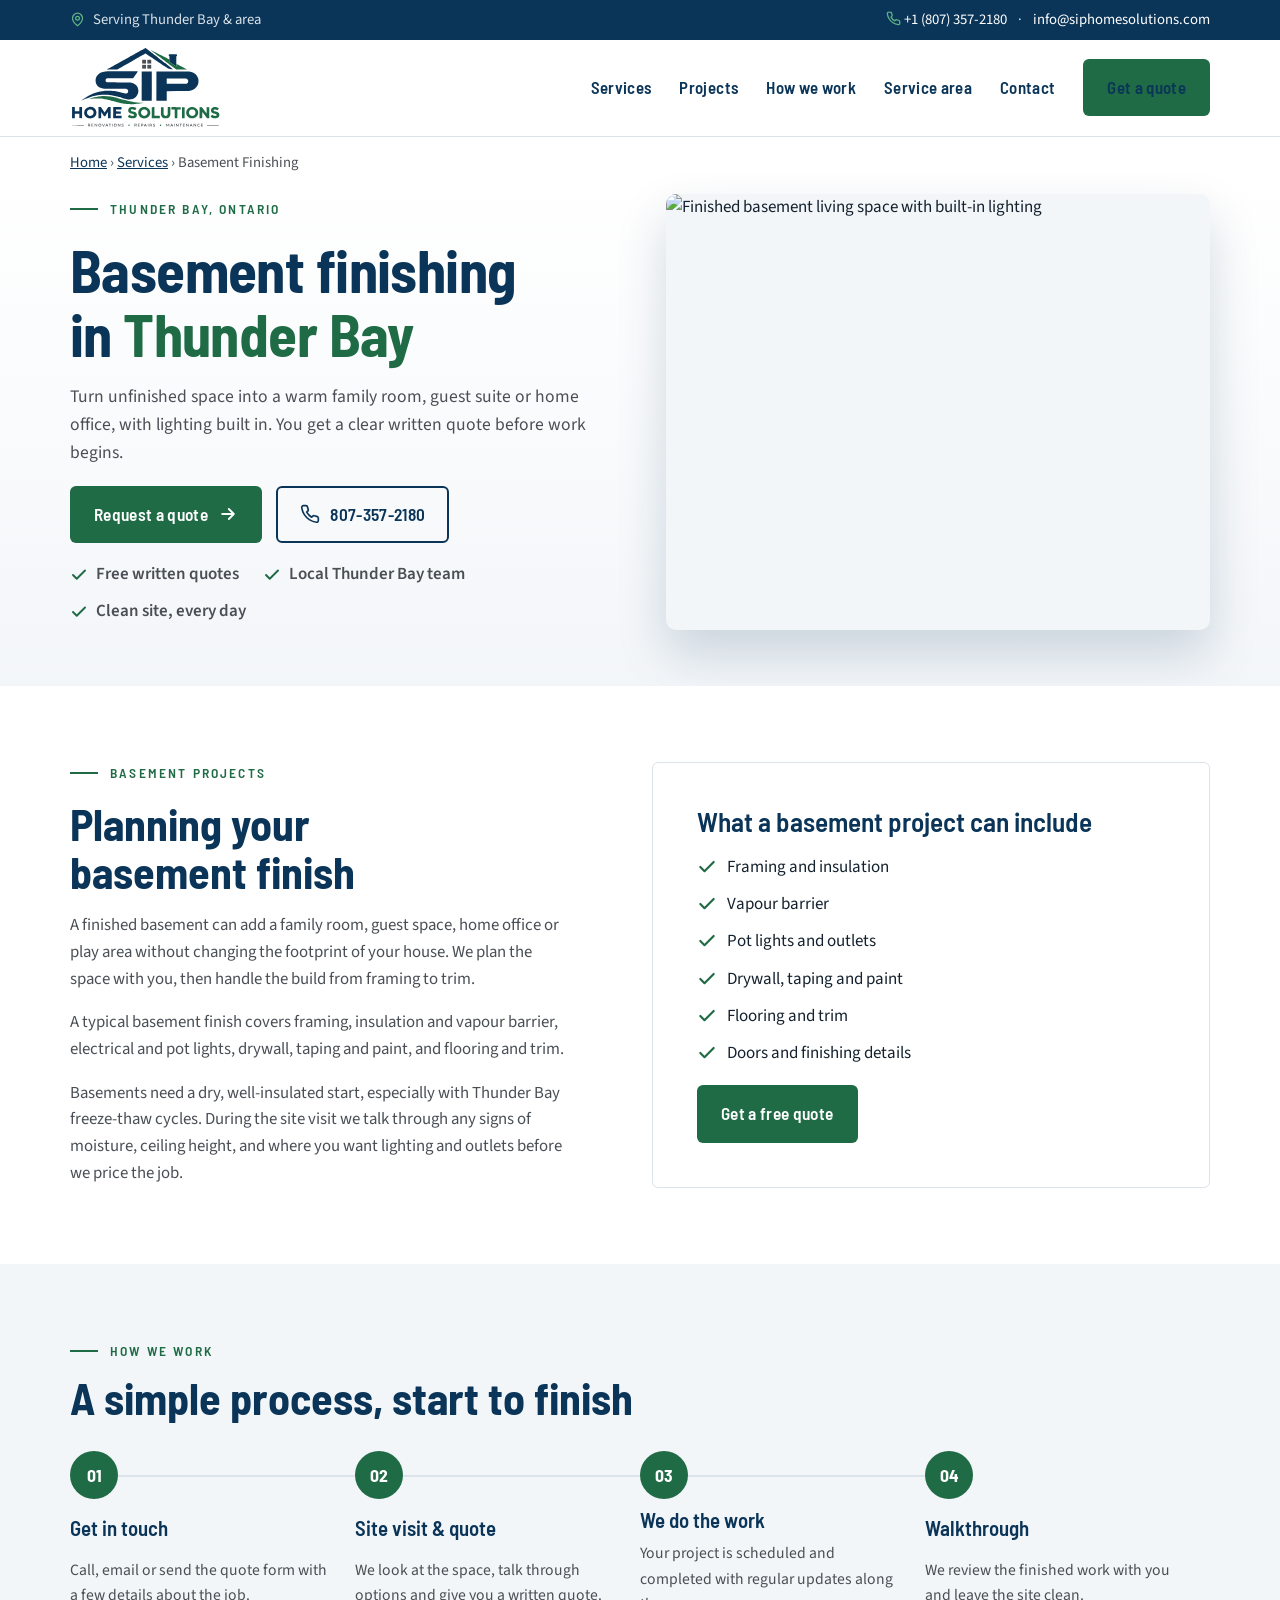
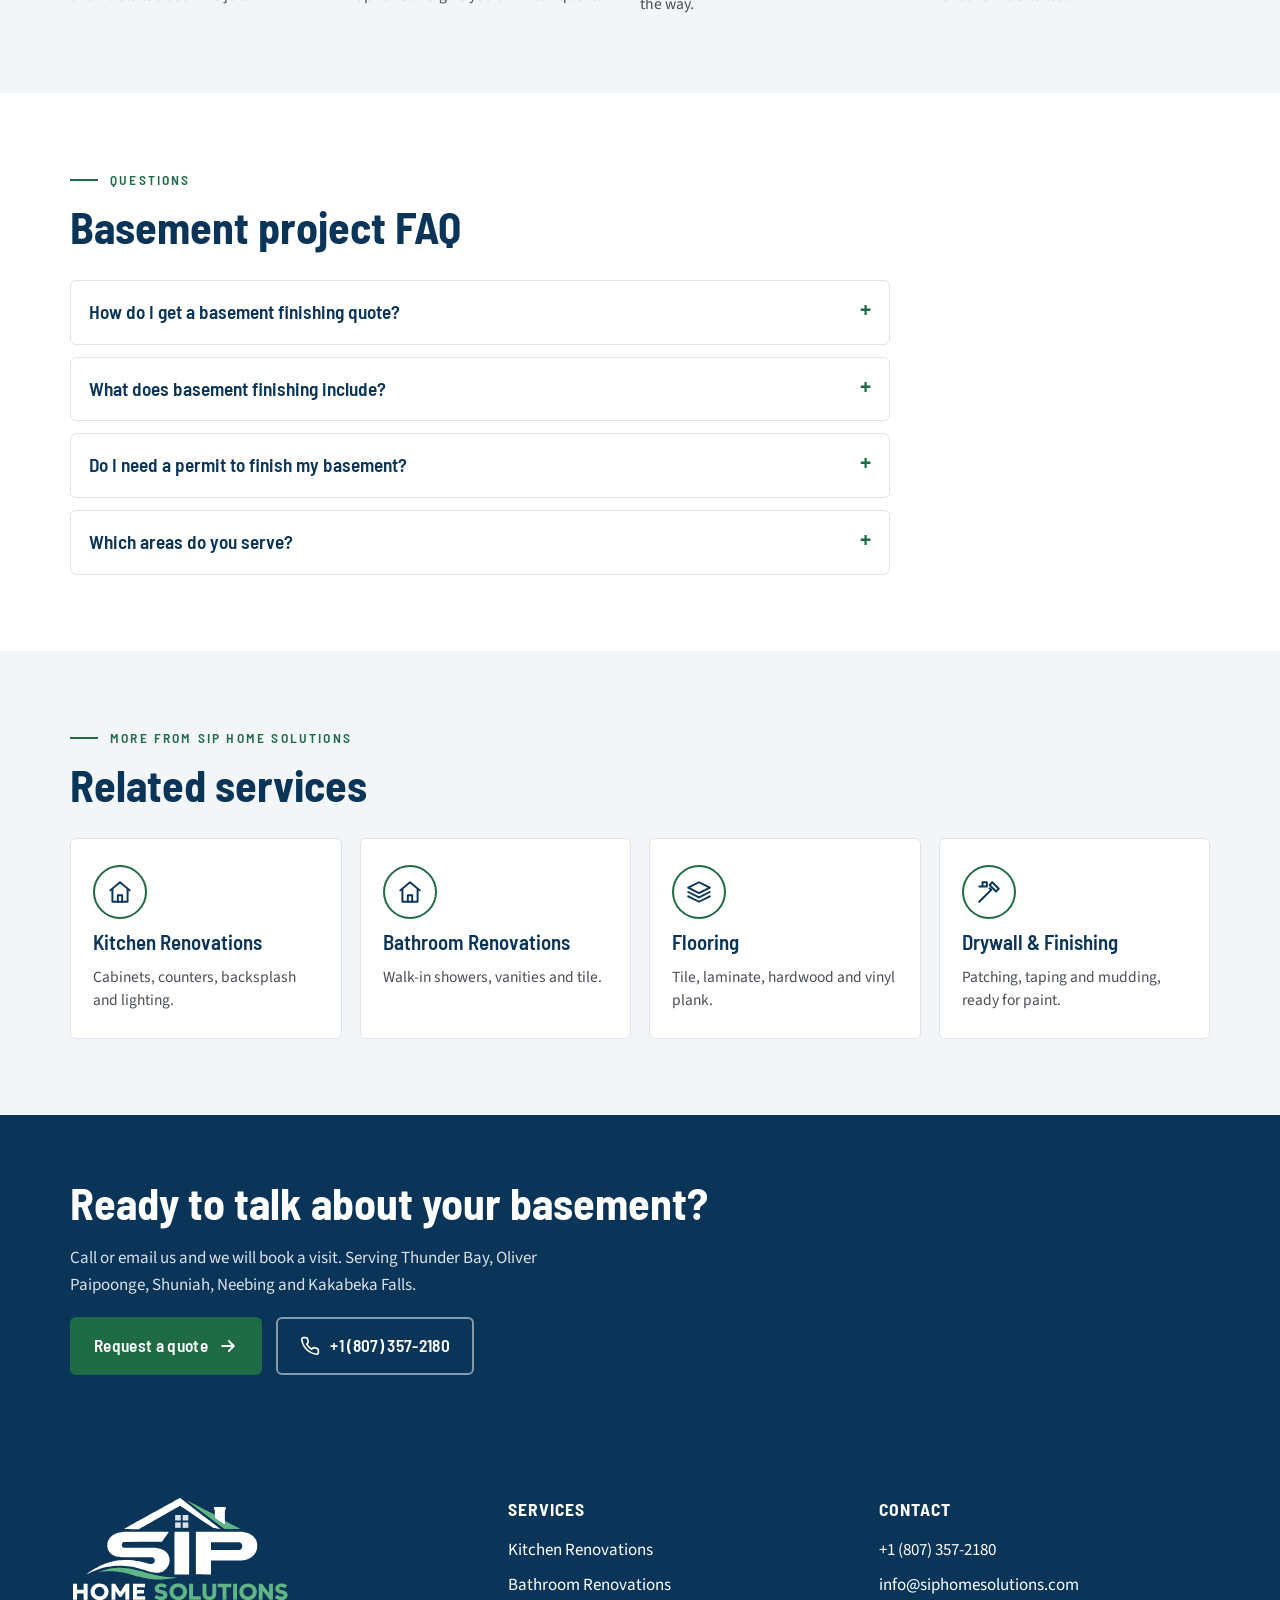
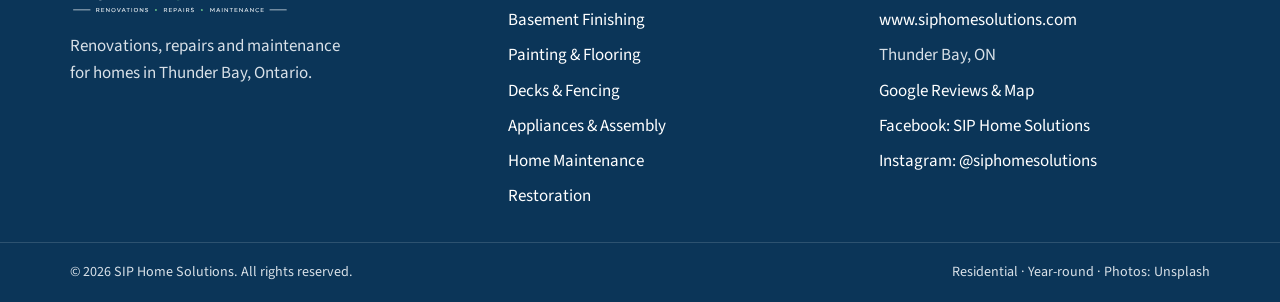
==== basement-finishing/index.html @ 3e3f2179 "Add files via upload Indexing" ====
<!doctype html>
<html lang="en-CA">
<head>
<meta charset="utf-8">
<meta name="viewport" content="width=device-width, initial-scale=1, viewport-fit=cover">
<title>Basement Finishing in Thunder Bay | SIP Home Solutions</title>
<meta name="description" content="Basement finishing in Thunder Bay: framing, insulation, lighting, drywall, flooring and trim. Written quotes from SIP Home Solutions. Call (807) 357-2180.">
<link rel="canonical" href="https://www.siphomesolutions.com/basement-finishing/">
<meta name="theme-color" content="#0B3558">
<link rel="icon" href="/favicon.ico" sizes="any">
<link rel="icon" type="image/png" href="/favicon.png">
<link rel="apple-touch-icon" href="/apple-touch-icon.png">
<meta property="og:type" content="website">
<meta property="og:site_name" content="SIP Home Solutions">
<meta property="og:url" content="https://www.siphomesolutions.com/basement-finishing/">
<meta property="og:title" content="Basement Finishing in Thunder Bay | SIP Home Solutions">
<meta property="og:description" content="Basement finishing in Thunder Bay: framing, insulation, lighting, drywall, flooring and trim. Written quotes from SIP Home Solutions. Call (807) 357-2180.">
<meta property="og:image" content="https://www.siphomesolutions.com/og-image.jpg">
<meta property="og:image:width" content="1200">
<meta property="og:image:height" content="630">
<meta name="twitter:card" content="summary_large_image">
<script type="application/ld+json">{"@context": "https://schema.org", "@type": "Service", "name": "Basement finishing", "serviceType": "Basement finishing", "url": "https://www.siphomesolutions.com/basement-finishing/", "description": "Basement finishing in Thunder Bay: framing, insulation, lighting, drywall, flooring and trim. Written quotes from SIP Home Solutions. Call (807) 357-2180.", "provider": {"@id": "https://www.siphomesolutions.com/#business"}, "areaServed": {"@type": "City", "name": "Thunder Bay"}}</script>
<script type="application/ld+json">{"@context": "https://schema.org", "@type": "BreadcrumbList", "itemListElement": [{"@type": "ListItem", "position": 1, "name": "Home", "item": "https://www.siphomesolutions.com/"}, {"@type": "ListItem", "position": 2, "name": "Basement Finishing", "item": "https://www.siphomesolutions.com/basement-finishing/"}]}</script>
<link rel="preconnect" href="https://images.unsplash.com">
<link rel="preconnect" href="https://fonts.googleapis.com">
<link rel="preconnect" href="https://fonts.gstatic.com" crossorigin>
<link rel="stylesheet" href="https://fonts.googleapis.com/css2?family=Barlow+Semi+Condensed:wght@500;600;700&family=Source+Sans+3:wght@400;500;600;700&display=swap">
<link rel="stylesheet" href="/site.css">
<style>
.crumbs{font-size:.92rem;color:var(--slate);padding-block:14px 0}
.crumbs a{color:var(--navy)}
.pg-hero .wrap{padding-top:20px}
.prose{display:grid;gap:16px;max-width:62ch}
.prose p{color:var(--slate);font-size:1.05rem}
.faq{display:grid;gap:12px;max-width:820px}
.faq details{border:1px solid var(--line);border-radius:var(--r);background:var(--paper);padding:0 18px}
.faq summary{cursor:pointer;font-family:var(--f-display);font-weight:600;font-size:1.2rem;color:var(--navy);padding:16px 0;list-style:none}
.faq summary::-webkit-details-marker{display:none}
.faq summary::after{content:"+";float:right;color:var(--green);font-size:1.5rem;line-height:1}
.faq details[open] summary::after{content:"\2212"}
.faq details p{color:var(--slate);padding:0 0 16px}
.cta{background:var(--navy);color:#fff}
.cta .wrap{display:grid;gap:18px;justify-items:start;padding-block:clamp(40px,5vw,64px)}
.cta h2{color:#fff}
.cta p{color:var(--mist);max-width:60ch}
a.svc{text-decoration:none;color:inherit}
.pg-hero .hero-art{padding:0}
</style>
</head>
<body>
<!-- icon sprite -->
<svg width="0" height="0" style="position:absolute" aria-hidden="true">
  <defs>
    <symbol id="i-phone" viewBox="0 0 24 24" fill="none" stroke="currentColor" stroke-width="2" stroke-linecap="round" stroke-linejoin="round"><path d="M22 16.9v3a2 2 0 0 1-2.2 2 19.8 19.8 0 0 1-8.6-3.1 19.5 19.5 0 0 1-6-6A19.8 19.8 0 0 1 2.1 4.2 2 2 0 0 1 4.1 2h3a2 2 0 0 1 2 1.7c.1.9.4 1.8.7 2.7a2 2 0 0 1-.5 2.1L8 9.8a16 16 0 0 0 6 6l1.3-1.3a2 2 0 0 1 2.1-.4c.9.3 1.8.6 2.7.7a2 2 0 0 1 1.7 2z"/></symbol>
    <symbol id="i-mail" viewBox="0 0 24 24" fill="none" stroke="currentColor" stroke-width="2" stroke-linecap="round" stroke-linejoin="round"><rect x="2" y="4" width="20" height="16" rx="2"/><path d="m22 7-10 6L2 7"/></symbol>
    <symbol id="i-globe" viewBox="0 0 24 24" fill="none" stroke="currentColor" stroke-width="2" stroke-linecap="round" stroke-linejoin="round"><circle cx="12" cy="12" r="10"/><path d="M2 12h20M12 2a15 15 0 0 1 0 20M12 2a15 15 0 0 0 0 20"/></symbol>
    <symbol id="i-pin" viewBox="0 0 24 24" fill="none" stroke="currentColor" stroke-width="2" stroke-linecap="round" stroke-linejoin="round"><path d="M20 10c0 6-8 12-8 12S4 16 4 10a8 8 0 0 1 16 0z"/><circle cx="12" cy="10" r="3"/></symbol>
    <symbol id="i-check" viewBox="0 0 24 24" fill="none" stroke="currentColor" stroke-width="2.6" stroke-linecap="round" stroke-linejoin="round"><path d="M20 6 9 17l-5-5"/></symbol>
    <symbol id="i-arrow" viewBox="0 0 24 24" fill="none" stroke="currentColor" stroke-width="2.2" stroke-linecap="round" stroke-linejoin="round"><path d="M5 12h14M13 6l6 6-6 6"/></symbol>
    <symbol id="i-house" viewBox="0 0 24 24" fill="none" stroke="currentColor" stroke-width="1.8" stroke-linecap="round" stroke-linejoin="round"><path d="M3 10.5 12 3l9 7.5"/><path d="M5 9.5V21h14V9.5"/><path d="M10 21v-6h4v6"/></symbol>
    <symbol id="i-roller" viewBox="0 0 24 24" fill="none" stroke="currentColor" stroke-width="1.8" stroke-linecap="round" stroke-linejoin="round"><rect x="3" y="3" width="15" height="6" rx="1.5"/><path d="M18 6h2.5v5.5H11V15"/><rect x="9.5" y="15" width="3" height="6" rx="1"/></symbol>
    <symbol id="i-floor" viewBox="0 0 24 24" fill="none" stroke="currentColor" stroke-width="1.8" stroke-linecap="round" stroke-linejoin="round"><path d="M12 3 2 8l10 5 10-5-10-5z"/><path d="m2 12 10 5 10-5"/><path d="m2 16 10 5 10-5"/></symbol>
    <symbol id="i-window" viewBox="0 0 24 24" fill="none" stroke="currentColor" stroke-width="1.8" stroke-linecap="round" stroke-linejoin="round"><rect x="4" y="2.5" width="16" height="19" rx="1"/><path d="M12 2.5v19M4 12h16"/></symbol>
    <symbol id="i-drywall" viewBox="0 0 24 24" fill="none" stroke="currentColor" stroke-width="1.8" stroke-linecap="round" stroke-linejoin="round"><path d="M3 21 14 10"/><path d="m12.5 5.5 6 6 2.5-2.5-6-6z"/><path d="M14 10l-1.5-1.5"/><path d="M6 3h4v4H6zM3 7h4"/></symbol>
    <symbol id="i-deck" viewBox="0 0 24 24" fill="none" stroke="currentColor" stroke-width="1.8" stroke-linecap="round" stroke-linejoin="round"><path d="M5 21V7l2-3 2 3v14M15 21V7l2-3 2 3v14"/><path d="M2 11h20M2 17h20"/></symbol>
    <symbol id="i-wrench" viewBox="0 0 24 24" fill="none" stroke="currentColor" stroke-width="1.8" stroke-linecap="round" stroke-linejoin="round"><path d="M14.7 6.3a4 4 0 0 0 5 5L21 13a6 6 0 0 1-7.9 1.7L6 21.8a2.1 2.1 0 0 1-3-3l7.1-7.1A6 6 0 0 1 11.8 3.8l1.6 1.4-.4 2.6 1.7 1.7"/></symbol>
    <symbol id="i-gear" viewBox="0 0 24 24" fill="none" stroke="currentColor" stroke-width="1.8" stroke-linecap="round" stroke-linejoin="round"><circle cx="12" cy="12" r="3"/><path d="M19.4 15a1.7 1.7 0 0 0 .3 1.8l.1.1a2 2 0 1 1-2.8 2.8l-.1-.1a1.7 1.7 0 0 0-1.8-.3 1.7 1.7 0 0 0-1 1.5V21a2 2 0 1 1-4 0v-.1a1.7 1.7 0 0 0-1.1-1.5 1.7 1.7 0 0 0-1.8.3l-.1.1a2 2 0 1 1-2.8-2.8l.1-.1a1.7 1.7 0 0 0 .3-1.8 1.7 1.7 0 0 0-1.5-1H3a2 2 0 1 1 0-4h.1a1.7 1.7 0 0 0 1.5-1.1 1.7 1.7 0 0 0-.3-1.8l-.1-.1a2 2 0 1 1 2.8-2.8l.1.1a1.7 1.7 0 0 0 1.8.3H9a1.7 1.7 0 0 0 1-1.5V3a2 2 0 1 1 4 0v.1a1.7 1.7 0 0 0 1 1.5 1.7 1.7 0 0 0 1.8-.3l.1-.1a2 2 0 1 1 2.8 2.8l-.1.1a1.7 1.7 0 0 0-.3 1.8V9a1.7 1.7 0 0 0 1.5 1H21a2 2 0 1 1 0 4h-.1a1.7 1.7 0 0 0-1.5 1z"/></symbol>
    <symbol id="i-building" viewBox="0 0 24 24" fill="none" stroke="currentColor" stroke-width="1.8" stroke-linecap="round" stroke-linejoin="round"><rect x="4" y="2.5" width="16" height="19" rx="1"/><path d="M9 21.5v-4h6v4M8 7h2M14 7h2M8 11h2M14 11h2"/></symbol>
    <symbol id="i-shield" viewBox="0 0 24 24" fill="none" stroke="currentColor" stroke-width="1.8" stroke-linecap="round" stroke-linejoin="round"><path d="M12 22s8-4 8-10V5l-8-3-8 3v7c0 6 8 10 8 10z"/><path d="m9 12 2 2 4-4"/></symbol>
    <symbol id="i-appliance" viewBox="0 0 24 24" fill="none" stroke="currentColor" stroke-width="1.8" stroke-linecap="round" stroke-linejoin="round"><rect x="4" y="2.5" width="16" height="19" rx="2"/><path d="M4 7h16"/><circle cx="12" cy="14" r="4.2"/><path d="M7 4.8h.01M10 4.8h.01"/></symbol>
    <symbol id="i-furniture" viewBox="0 0 24 24" fill="none" stroke="currentColor" stroke-width="1.8" stroke-linecap="round" stroke-linejoin="round"><path d="M6 10V5a2 2 0 0 1 2-2h8a2 2 0 0 1 2 2v5"/><path d="M4 10h16v5H4z"/><path d="M6 15v6M18 15v6"/><path d="M15 18.5h4.5v-2.5"/></symbol>
    <symbol id="i-menu" viewBox="0 0 24 24" fill="none" stroke="currentColor" stroke-width="2" stroke-linecap="round"><path d="M3 6h18M3 12h18M3 18h18"/></symbol>
  </defs>
</svg>

<div class="top">
  <div class="wrap">
    <span><svg><use href="#i-pin"/></svg>Serving Thunder Bay &amp; area</span>
    <span>
      <a href="tel:+18073572180"><svg style="vertical-align:-2px"><use href="#i-phone"/></svg> +1 (807) 357-2180</a>
      <span class="hide-sm">&nbsp;·&nbsp; <a href="mailto:info@siphomesolutions.com">info@siphomesolutions.com</a></span>
    </span>
  </div>
</div>

<header class="nav">
  <div class="wrap">
    <a class="brand" href="/" aria-label="SIP Home Solutions home"><img src="/logo.svg" alt="SIP Home Solutions: Renovations, Repairs, Maintenance" width="280" height="156"></a>
    <button class="menu-btn" id="menuBtn" aria-label="Open menu" aria-expanded="false" aria-controls="navLinks"><svg><use href="#i-menu"/></svg></button>
    <nav class="links" id="navLinks">
      <a href="/#services">Services</a>
      <a href="/#work">Projects</a>
      <a href="/#process">How we work</a>
      <a href="/#area">Service area</a>
      <a href="/#contact">Contact</a>
      <a class="btn btn-green" href="/#contact">Get a quote</a>
    </nav>
  </div>
</header>

<main>
<div class="wrap"><nav class="crumbs" aria-label="Breadcrumb"><a href="/">Home</a> &rsaquo; <a href="/#services">Services</a> &rsaquo; Basement Finishing</nav></div>
<section class="hero pg-hero">
  <div class="wrap">
    <div class="hero-copy">
      <div class="eyebrow">Thunder Bay, Ontario</div>
      <h1>Basement finishing in <em>Thunder Bay</em></h1>
      <p class="lede">Turn unfinished space into a warm family room, guest suite or home office, with lighting built in. You get a clear written quote before work begins.</p>
      <div class="hero-ctas">
        <a class="btn btn-green" href="/#contact">Request a quote <svg><use href="#i-arrow"/></svg></a>
        <a class="btn btn-outline" href="tel:+18073572180"><svg><use href="#i-phone"/></svg>807-357-2180</a>
      </div>
      <ul class="checks">
<li><svg><use href="#i-check"/></svg>Free written quotes</li>
<li><svg><use href="#i-check"/></svg>Local Thunder Bay team</li>
<li><svg><use href="#i-check"/></svg>Clean site, every day</li>
      </ul>
    </div>
    <div class="hero-art">
      <div class="hero-main"><img src="https://images.unsplash.com/photo-1765959617888-30837a158667?auto=format&fit=crop&w=1200&q=75" alt="Finished basement living space with built-in lighting" width="1200" height="960" fetchpriority="high"></div>
    </div>
  </div>
</section>

<section class="sec">
  <div class="wrap split-grid">
    <div class="prose">
      <div class="eyebrow">Basement projects</div>
      <h2>Planning your basement finish</h2>
<p>A finished basement can add a family room, guest space, home office or play area without changing the footprint of your house. We plan the space with you, then handle the build from framing to trim.</p>
<p>A typical basement finish covers framing, insulation and vapour barrier, electrical and pot lights, drywall, taping and paint, and flooring and trim.</p>
<p>Basements need a dry, well-insulated start, especially with Thunder Bay freeze-thaw cycles. During the site visit we talk through any signs of moisture, ceiling height, and where you want lighting and outlets before we price the job.</p>
    </div>
    <div class="panel res">
      <h3>What a basement project can include</h3>
      <ul>
<li><svg><use href="#i-check"/></svg><span>Framing and insulation</span></li>
<li><svg><use href="#i-check"/></svg><span>Vapour barrier</span></li>
<li><svg><use href="#i-check"/></svg><span>Pot lights and outlets</span></li>
<li><svg><use href="#i-check"/></svg><span>Drywall, taping and paint</span></li>
<li><svg><use href="#i-check"/></svg><span>Flooring and trim</span></li>
<li><svg><use href="#i-check"/></svg><span>Doors and finishing details</span></li>
      </ul>
      <a class="btn btn-green" href="/#contact" style="justify-self:start">Get a free quote</a>
    </div>
  </div>
</section>

<section class="sec" style="background:var(--wash)">
  <div class="wrap">
    <div class="sec-head">
      <div class="eyebrow">How we work</div>
      <h2>A simple process, start to finish</h2>
    </div>
    <ol class="steps">
      <li><h3>Get in touch</h3><p>Call, email or send the quote form with a few details about the job.</p></li>
      <li><h3>Site visit &amp; quote</h3><p>We look at the space, talk through options and give you a written quote.</p></li>
      <li><h3>We do the work</h3><p>Your project is scheduled and completed with regular updates along the way.</p></li>
      <li><h3>Walkthrough</h3><p>We review the finished work with you and leave the site clean.</p></li>
    </ol>
  </div>
</section>

<section class="sec">
  <div class="wrap">
    <div class="sec-head">
      <div class="eyebrow">Questions</div>
      <h2>Basement project FAQ</h2>
    </div>
    <div class="faq">
<details><summary>How do I get a basement finishing quote?</summary><p>Call +1 (807) 357-2180, email info@siphomesolutions.com, or send the quote form. We book a site visit, look at the space, talk through your options and give you a written quote.</p></details>
<details><summary>What does basement finishing include?</summary><p>A typical project covers framing, insulation and vapour barrier, electrical and pot lights, drywall, flooring and trim. We confirm the exact scope in your written quote.</p></details>
<details><summary>Do I need a permit to finish my basement?</summary><p>It depends on the work. Framing, electrical and plumbing changes can require permits in Ontario. We go over what applies to your project during the site visit.</p></details>
<details><summary>Which areas do you serve?</summary><p>Thunder Bay and the surrounding area, including Oliver Paipoonge, Shuniah, Neebing and Kakabeka Falls. Not sure if you are in our area? Give us a call.</p></details>
    </div>
  </div>
</section>

<section class="sec" style="background:var(--wash)">
  <div class="wrap">
    <div class="sec-head">
      <div class="eyebrow">More from SIP Home Solutions</div>
      <h2>Related services</h2>
    </div>
    <div class="svc-grid">
<a class="svc" href="/kitchen-renovations/"><div class="ico"><svg><use href="#i-house"/></svg></div><h3>Kitchen Renovations</h3><p>Cabinets, counters, backsplash and lighting.</p></a>
<a class="svc" href="/bathroom-renovations/"><div class="ico"><svg><use href="#i-house"/></svg></div><h3>Bathroom Renovations</h3><p>Walk-in showers, vanities and tile.</p></a>
<a class="svc" href="/#services"><div class="ico"><svg><use href="#i-floor"/></svg></div><h3>Flooring</h3><p>Tile, laminate, hardwood and vinyl plank.</p></a>
<a class="svc" href="/#services"><div class="ico"><svg><use href="#i-drywall"/></svg></div><h3>Drywall &amp; Finishing</h3><p>Patching, taping and mudding, ready for paint.</p></a>
    </div>
  </div>
</section>

<section class="cta">
  <div class="wrap">
    <h2>Ready to talk about your basement?</h2>
    <p>Call or email us and we will book a visit. Serving Thunder Bay, Oliver Paipoonge, Shuniah, Neebing and Kakabeka Falls.</p>
    <div class="hero-ctas">
      <a class="btn btn-green" href="/#contact">Request a quote <svg><use href="#i-arrow"/></svg></a>
      <a class="btn btn-light" href="tel:+18073572180"><svg><use href="#i-phone"/></svg>+1 (807) 357-2180</a>
    </div>
  </div>
</section>
</main>

<footer>
  <div class="wrap">
    <div style="display:grid;gap:16px;align-content:start">
      <img src="/logo-reverse.svg" alt="SIP Home Solutions" width="220" height="123">
      <p style="max-width:36ch">Renovations, repairs and maintenance for homes in Thunder Bay, Ontario.</p>
    </div>
    <div>
      <h4>Services</h4>
      <ul><li><a href="/kitchen-renovations/">Kitchen Renovations</a></li><li><a href="/bathroom-renovations/">Bathroom Renovations</a></li><li><a href="/basement-finishing/">Basement Finishing</a></li><li><a href="/#services">Painting &amp; Flooring</a></li><li><a href="/#services">Decks &amp; Fencing</a></li><li><a href="/#services">Appliances &amp; Assembly</a></li><li><a href="/#services">Home Maintenance</a></li><li><a href="/#services">Restoration</a></li></ul>
    </div>
    <div>
      <h4>Contact</h4>
      <ul><li><a href="tel:+18073572180">+1 (807) 357-2180</a></li><li><a href="mailto:info@siphomesolutions.com">info@siphomesolutions.com</a></li><li><a href="https://www.siphomesolutions.com" target="_blank" rel="noopener">www.siphomesolutions.com</a></li><li>Thunder Bay, ON</li><li><a href="https://maps.app.goo.gl/CeombPP18SzqdnvK8" target="_blank" rel="noopener me">Google Reviews &amp; Map</a></li><li><a href="https://www.facebook.com/p/SIP-Home-Solutions-61596300652321/" target="_blank" rel="noopener me">Facebook: SIP Home Solutions</a></li><li><a href="https://www.instagram.com/siphomesolutions/" target="_blank" rel="noopener me">Instagram: @siphomesolutions</a></li></ul>
    </div>
  </div>
  <div class="legal"><div class="wrap"><span>© <span id="yr">2026</span> SIP Home Solutions. All rights reserved.</span><span>Residential · Year-round · Photos: Unsplash</span></div></div>
</footer>

<div class="callbar">
  <a class="btn btn-green" href="tel:+18073572180"><svg><use href="#i-phone"/></svg>Call now</a>
  <a class="btn btn-light" href="/#contact"><svg><use href="#i-mail"/></svg>Get a quote</a>
</div>

<script>
(function(){
  var btn=document.getElementById('menuBtn'),nav=document.getElementById('navLinks');
  btn.addEventListener('click',function(){var o=nav.classList.toggle('open');btn.setAttribute('aria-expanded',o)});
  nav.addEventListener('click',function(e){if(e.target.closest('a')){nav.classList.remove('open');btn.setAttribute('aria-expanded','false')}});
  var y=document.getElementById('yr');if(y)y.textContent=new Date().getFullYear();
})();
</script>
</body>
</html>
---- site.css ----
/* Layout: white corporate page, navy bands for contrast, a Sleeping Giant horizon as the one local signature */
:root{
  --navy:#0B3558; --navy-deep:#082840; --green:#1F6B45; --green-lt:#5FB585;
  --slate:#4A4F55; --mist:#D9E1E8; --paper:#FFFFFF; --wash:#F3F6F9; --ink:#14212E;
  --line:#DCE3EA;
  --f-display:"Barlow Semi Condensed","Arial Narrow",Arial,sans-serif;
  --f-body:"Source Sans 3","Segoe UI",Helvetica,Arial,sans-serif;
  --wrap:1180px; --r:6px;
  color-scheme:light;
}
*{box-sizing:border-box}
[hidden]{display:none!important}
html{scroll-behavior:smooth;scroll-padding-top:88px;-webkit-text-size-adjust:100%}
body{margin:0}
img{max-width:100%}
body{background:var(--paper);color:var(--ink);font-family:var(--f-body);font-size:17px;line-height:1.6}
body::before{content:"";position:fixed;inset:0 0 auto;height:env(safe-area-inset-top,0px);z-index:60;background:var(--paper)}
@media (prefers-reduced-motion:reduce){html{scroll-behavior:auto}*{transition:none!important;animation:none!important}}
a{color:var(--navy)}
:focus-visible{outline:3px solid var(--green);outline-offset:3px;border-radius:3px}
.wrap{max-width:var(--wrap);margin:0 auto;padding-left:max(20px,env(safe-area-inset-left,0px));padding-right:max(20px,env(safe-area-inset-right,0px))}
h1,h2,h3{font-family:var(--f-display);line-height:1.08;text-wrap:balance;margin:0;color:var(--navy)}
h2{font-size:clamp(2rem,4vw,2.75rem);font-weight:700}
h3{font-size:1.3rem;font-weight:600}
p{margin:0}
.eyebrow{font-family:var(--f-display);font-weight:600;font-size:.85rem;letter-spacing:.16em;text-transform:uppercase;color:var(--green);display:flex;align-items:center;gap:12px}
.eyebrow::before{content:"";width:28px;height:2px;background:var(--green)}
.lede{color:var(--slate);font-size:1.1rem;max-width:62ch}
.sec{padding-block:clamp(44px,6vw,76px)}
.sec-head{display:grid;gap:12px;margin-bottom:30px;max-width:720px}

/* buttons */
.btn{display:inline-flex;align-items:center;gap:10px;font-family:var(--f-display);font-weight:600;font-size:1.08rem;letter-spacing:.02em;padding:13px 22px;border-radius:var(--r);text-decoration:none;border:2px solid transparent;cursor:pointer;transition:background .2s,transform .2s,border-color .2s}
.btn svg{width:20px;height:20px;flex:none}
.btn-green{background:var(--green);color:#fff}
.btn-green:hover{background:#185737;transform:translateY(-1px)}
.btn-outline{border-color:var(--navy);color:var(--navy);background:transparent}
.btn-outline:hover{background:var(--navy);color:#fff}
.btn-light{border-color:rgba(255,255,255,.5);color:#fff;background:transparent}
.btn-light:hover{background:#fff;color:var(--navy)}

/* header */
.top{background:var(--navy);color:var(--mist);font-size:.92rem}
.top .wrap{display:flex;justify-content:space-between;gap:16px;padding-block:8px;flex-wrap:wrap}
.top a{color:#fff;text-decoration:none}
.top span{display:inline-flex;gap:8px;align-items:center}
.top svg{width:15px;height:15px;color:var(--green-lt)}
header.nav{position:sticky;top:env(safe-area-inset-top,0px);z-index:50;background:var(--paper);border-bottom:1px solid var(--line)}
.nav .wrap{display:flex;align-items:center;justify-content:space-between;gap:20px;padding-block:6px}
.brand img{height:84px;width:auto;display:block}
.links{display:flex;align-items:center;gap:28px}
.links a{font-family:var(--f-display);font-weight:600;font-size:1.05rem;color:var(--navy);text-decoration:none;letter-spacing:.02em}
.links a:not(.btn):hover{color:var(--green)}
.menu-btn{display:none;background:none;border:0;padding:8px;color:var(--navy);cursor:pointer}
.menu-btn svg{width:28px;height:28px}

/* hero */
.hero{position:relative;background:linear-gradient(180deg,var(--paper) 0%,var(--wash) 100%);overflow:hidden}
.hero .wrap{display:grid;grid-template-columns:1fr 1fr;gap:clamp(28px,4vw,56px);align-items:center;padding-block:clamp(24px,3.5vw,44px) clamp(36px,4.5vw,56px)}
.hero-copy{display:grid;gap:18px;min-width:0}
.hero h1{font-size:clamp(2.3rem,4.6vw,3.7rem);font-weight:700;letter-spacing:-.01em}
.hero h1 em{font-style:normal;color:var(--green)}
.hero-ctas{display:flex;gap:14px;flex-wrap:wrap}
.checks{display:flex;flex-wrap:wrap;gap:10px 24px;list-style:none;padding:0;margin:0;color:var(--slate);font-weight:600}
.checks li{display:flex;gap:8px;align-items:center}
.checks svg{width:18px;height:18px;color:var(--green)}
.hero-art{min-width:0;position:relative;padding:0 0 34px 34px}
.hero-main{position:relative;border-radius:10px;overflow:hidden;aspect-ratio:5/4;max-width:100%;background:var(--wash);box-shadow:0 24px 50px rgba(11,53,88,.18)}
.hero-main svg,.hero-main img{position:absolute;inset:0;width:100%;height:100%;display:block;object-fit:cover}
.hero-main img{animation:kenburns 18s ease-in-out infinite alternate}
@keyframes kenburns{from{transform:scale(1)}to{transform:scale(1.07) translate(-1%,-1%)}}
.hero-inset{position:absolute;left:0;bottom:0;width:42%;aspect-ratio:1/1;border-radius:10px;overflow:hidden;border:5px solid var(--paper);box-shadow:0 14px 34px rgba(11,53,88,.22);background:var(--navy)}
.hero-inset img{width:100%;height:100%;object-fit:cover;display:block}
.hero-inset .fallback{position:absolute;inset:0;display:grid;place-items:center;color:#fff;text-align:center;padding:12px;font-family:var(--f-display);font-weight:600;font-size:1.05rem;line-height:1.2}
.hero-badge{position:absolute;right:16px;top:16px;background:var(--paper);border-radius:10px;padding:12px 16px;display:flex;gap:12px;align-items:center;box-shadow:0 12px 30px rgba(11,53,88,.18);animation:float 5s ease-in-out infinite}
.hero-badge .ico{width:42px;height:42px;background:var(--green);border-color:var(--green);color:#fff}
.hero-badge .ico svg{width:20px;height:20px}
.hero-badge b{display:block;font-family:var(--f-display);font-size:1.1rem;color:var(--navy);line-height:1.1}
.hero-badge small{color:var(--slate);font-size:.85rem}
@keyframes float{50%{transform:translateY(-6px)}}

/* stat band */
.band{background:var(--navy);color:#fff}
.band .wrap{display:grid;grid-template-columns:repeat(4,1fr);gap:0}
.band .cell{padding:26px 22px;border-left:1px solid rgba(255,255,255,.14);display:grid;gap:4px}
.band .cell:first-child{border-left:0}
.band b{font-family:var(--f-display);font-size:1.35rem;font-weight:600}
.band small{color:var(--mist);font-size:.95rem}

/* services */
.svc-grid{display:grid;grid-template-columns:repeat(4,1fr);gap:18px}
.svc{background:var(--paper);border:1px solid var(--line);border-radius:var(--r);padding:26px 22px;display:grid;gap:12px;align-content:start;transition:border-color .2s,box-shadow .2s,transform .2s}
.svc:hover{border-color:var(--green);box-shadow:0 10px 28px rgba(11,53,88,.09);transform:translateY(-2px)}
.ico{width:54px;height:54px;border-radius:50%;border:2px solid var(--green);display:grid;place-items:center;color:var(--navy)}
.ico svg{width:26px;height:26px}
.svc p{color:var(--slate);font-size:.97rem;line-height:1.5}
.svc .tag{font-size:.8rem;font-weight:700;letter-spacing:.08em;text-transform:uppercase;color:var(--green)}

/* split: inside / outside the home */
.split{background:var(--wash)}
.split-grid{display:grid;grid-template-columns:1fr 1fr;gap:24px}
.panel{border-radius:var(--r);padding:clamp(28px,4vw,44px);display:grid;gap:18px;align-content:start}
.panel.res{background:var(--paper);border:1px solid var(--line)}
.panel.com{background:var(--navy);color:#fff}
.panel.com h3,.panel.com h2{color:#fff}
.panel h3{font-size:1.7rem}
.panel ul{list-style:none;padding:0;margin:0;display:grid;gap:10px}
.panel li{display:flex;gap:10px;align-items:flex-start}
.panel li svg{width:20px;height:20px;flex:none;margin-top:3px;color:var(--green)}
.panel.com li svg{color:var(--green-lt)}
.panel.com p{color:var(--mist)}
.panel.res p{color:var(--slate)}

/* process */
.steps{display:grid;grid-template-columns:repeat(4,1fr);gap:0;list-style:none;padding:0;margin:0;counter-reset:s}
.steps li{position:relative;padding:0 24px 0 0;display:grid;gap:10px;counter-increment:s}
.steps li::before{content:counter(s,decimal-leading-zero);font-family:var(--f-display);font-weight:700;font-size:1.1rem;color:#fff;background:var(--green);width:48px;height:48px;border-radius:50%;display:grid;place-items:center;position:relative;z-index:1}
.steps li::after{content:"";position:absolute;top:24px;left:48px;right:0;height:2px;background:var(--line)}
.steps li:last-child::after{display:none}
.steps p{color:var(--slate);font-size:.98rem}

/* why */
.why{background:var(--navy-deep);color:#fff;position:relative;overflow:hidden}
.why .wrap{display:grid;grid-template-columns:.9fr 1.1fr;gap:clamp(28px,4vw,56px);align-items:center}
.why-photo{position:relative;border-radius:10px;overflow:hidden;aspect-ratio:16/10;max-width:100%;background:#123e63}
.why-photo img{width:100%;height:100%;object-fit:cover;display:block}
.why h2{color:#fff}
.why .lede{color:var(--mist)}
.why .eyebrow{color:var(--green-lt)}.why .eyebrow::before{background:var(--green-lt)}
.why-list{display:grid;grid-template-columns:1fr 1fr;gap:28px}
.why-list div{display:grid;gap:8px;padding-top:18px;border-top:2px solid var(--green)}
.why-list h3{color:#fff;font-size:1.2rem}
.why-list p{color:var(--mist);font-size:.97rem}

/* area */
.area-grid{display:grid;grid-template-columns:1fr 1fr;gap:48px;align-items:center}
.chips{display:flex;flex-wrap:wrap;gap:10px;list-style:none;padding:0;margin:0}
.chips li{border:1px solid var(--line);background:var(--wash);color:var(--navy);font-weight:600;padding:8px 14px;border-radius:999px;font-size:.95rem}
.map-card{background:var(--wash);border:1px solid var(--line);border-radius:var(--r);padding:20px}
.map-card svg{display:block;width:100%;height:auto;max-width:100%}

/* contact */
.contact{background:var(--wash)}
.contact-grid{display:grid;grid-template-columns:.85fr 1.15fr;gap:32px;align-items:start}
.cards{display:grid;gap:14px}
.ccard{background:var(--paper);border:1px solid var(--line);border-radius:var(--r);padding:18px 20px;display:grid;grid-template-columns:48px 1fr auto;gap:14px;align-items:center}
.ccard .ico{width:48px;height:48px}
.ccard .ico svg{width:22px;height:22px}
.ccard small{display:block;color:var(--slate);font-size:.85rem;letter-spacing:.08em;text-transform:uppercase;font-weight:600}
.ccard a,.ccard strong{font-family:var(--f-display);font-weight:600;font-size:1.25rem;color:var(--navy);text-decoration:none;word-break:break-word;user-select:all}
.ccard>div{min-width:0}
.copy{background:none;border:1px solid var(--line);border-radius:var(--r);padding:7px 12px;font:600 .85rem var(--f-body);color:var(--navy);cursor:pointer}
.copy:hover{border-color:var(--green);color:var(--green)}
.hours{color:var(--slate);font-size:.95rem;padding:4px 4px 0}
form.quote{background:var(--paper);border:1px solid var(--line);border-top:4px solid var(--green);border-radius:var(--r);padding:clamp(22px,3.5vw,36px);display:grid;gap:16px}
.row{display:grid;grid-template-columns:1fr 1fr;gap:16px}
.field{display:grid;gap:6px;min-width:0}
label{font-weight:600;font-size:.95rem;color:var(--navy)}
input,select,textarea{font:inherit;font-size:1rem;color:var(--ink);background:var(--paper);border:1px solid #C4CFD9;border-radius:var(--r);padding:11px 12px;width:100%}
input:focus,select:focus,textarea:focus{outline:2px solid var(--green);outline-offset:0;border-color:var(--green)}
textarea{min-height:120px;resize:vertical}
.err{color:#A3261B;font-size:.88rem}
.result{border:1px solid var(--line);background:var(--wash);border-radius:var(--r);padding:18px;display:grid;gap:12px}
.result pre{white-space:pre-wrap;margin:0;font:inherit;font-size:.95rem;color:var(--ink)}
.result .acts{display:flex;gap:10px;flex-wrap:wrap}

/* footer */
footer{background:var(--navy);color:var(--mist)}
footer .wrap{display:grid;grid-template-columns:1.2fr 1fr 1fr;gap:40px;padding-block:56px 32px}
footer img{width:220px;max-width:100%;height:auto}
footer h4{font-family:var(--f-display);color:#fff;font-size:1.1rem;letter-spacing:.06em;text-transform:uppercase;margin:0 0 14px}
footer ul{list-style:none;margin:0;padding:0;display:grid;gap:8px}
footer a{color:#fff;text-decoration:none}
footer a:hover{color:var(--green-lt)}
.legal{border-top:1px solid rgba(255,255,255,.14)}
.legal .wrap{display:flex;justify-content:space-between;flex-wrap:wrap;gap:10px;padding-block:18px;font-size:.88rem;grid-template-columns:none}

/* mobile call bar */
.callbar{display:none}

/* ---------- motion & dynamic sections ---------- */
header.nav{transition:box-shadow .25s}
header.nav.scrolled{box-shadow:0 6px 24px rgba(11,53,88,.10)}
.brand img{transition:height .25s}
header.nav.scrolled .brand img{height:62px}
.links a.active:not(.btn){color:var(--green)}
.links a:not(.btn){position:relative}
.links a:not(.btn)::after{content:"";position:absolute;left:0;right:100%;bottom:-6px;height:2px;background:var(--green);transition:right .25s}
.links a:not(.btn):hover::after,.links a.active:not(.btn)::after{right:0}

.rotator{display:inline-grid;vertical-align:bottom;color:var(--green)}
.rotator span{grid-area:1/1;transition:transform .5s cubic-bezier(.2,.8,.2,1),opacity .5s}
.rotator span:not(.on){opacity:0;transform:translateY(60%)}
.rotator span.out{opacity:0;transform:translateY(-60%)}
.now{font-family:var(--f-display);font-weight:600;font-size:1.35rem;color:var(--navy)}

/* hero scene animation */
.smoke circle{fill:#C9D3DC;animation:smoke 5s linear infinite;transform-box:fill-box;transform-origin:center}
.smoke circle:nth-child(2){animation-delay:1.6s}.smoke circle:nth-child(3){animation-delay:3.2s}
@keyframes smoke{0%{transform:translate(0,0) scale(.5);opacity:0}15%{opacity:.9}100%{transform:translate(26px,-80px) scale(1.8);opacity:0}}
.ripples path{animation:ripple 6s ease-in-out infinite alternate}
.ripples path:nth-child(2n){animation-delay:-3s}
@keyframes ripple{to{transform:translateX(22px)}}
.sun{animation:glow 6s ease-in-out infinite alternate;transform-box:fill-box;transform-origin:center}
@keyframes glow{to{transform:scale(1.08)}}
.brush{animation:brush 2.4s ease-in-out infinite alternate;transform-box:fill-box;transform-origin:50% 100%}
@keyframes brush{from{transform:translateY(0)}to{transform:translateY(-14px)}}
.window-glow{animation:winglow 4s ease-in-out infinite alternate}
@keyframes winglow{to{fill:#F6E6A8}}

/* ticker */
.ticker{background:var(--green);color:#fff;overflow:hidden;white-space:nowrap}
.ticker-track{display:inline-flex;gap:0;animation:tick 38s linear infinite;padding-block:14px}
.ticker:hover .ticker-track{animation-play-state:paused}
.ticker span{font-family:var(--f-display);font-weight:600;font-size:1.1rem;letter-spacing:.08em;text-transform:uppercase;display:inline-flex;align-items:center;gap:22px;padding-right:22px}
.ticker span::after{content:"";width:8px;height:8px;background:#fff;transform:rotate(45deg);opacity:.7}
@keyframes tick{to{transform:translateX(-50%)}}

/* portfolio */
.work{background:var(--paper)}
.work-head{display:flex;justify-content:space-between;align-items:end;gap:24px;flex-wrap:wrap;margin-bottom:32px}
.work-head .sec-head{margin-bottom:0}
.filters{display:flex;flex-wrap:wrap;gap:8px}
.filters button{font:600 .95rem var(--f-body);color:var(--navy);background:var(--wash);border:1px solid var(--line);padding:9px 16px;border-radius:999px;cursor:pointer;transition:background .2s,color .2s,border-color .2s}
.filters button:hover{border-color:var(--navy)}
.filters button[aria-pressed="true"]{background:var(--navy);color:#fff;border-color:var(--navy)}
.gallery{display:grid;grid-template-columns:repeat(3,1fr);gap:18px;grid-auto-flow:dense}
.proj{position:relative;border-radius:var(--r);overflow:hidden;cursor:pointer;background:var(--wash);border:0;padding:0;text-align:left;font:inherit;color:inherit;transition:opacity .35s,transform .35s;aspect-ratio:4/3;max-width:100%}
.proj.wide{grid-column:span 2;aspect-ratio:auto}
.proj .media{position:absolute;inset:0}
.proj .media svg,.proj .media img{width:100%;height:100%;display:block;object-fit:cover;transition:transform .6s cubic-bezier(.2,.8,.2,1)}
.proj:hover .media svg,.proj:hover .media img,.proj:focus-visible .media svg,.proj:focus-visible .media img{transform:scale(1.06)}
.proj .cap{position:absolute;left:0;right:0;bottom:0;padding:44px 18px 16px;background:linear-gradient(180deg,rgba(8,40,64,0) 0%,rgba(8,40,64,.88) 70%);color:#fff;display:grid;gap:2px}
.proj .cap small{font-size:.78rem;font-weight:700;letter-spacing:.12em;text-transform:uppercase;color:#9FD9B6}
.proj .cap b{font-family:var(--f-display);font-size:1.3rem;font-weight:600}
.proj .view{position:absolute;top:14px;right:14px;width:40px;height:40px;border-radius:50%;background:rgba(255,255,255,.92);color:var(--navy);display:grid;place-items:center;transform:scale(.6);opacity:0;transition:.25s}
.proj .view svg{width:18px;height:18px}
.proj:hover .view,.proj:focus-visible .view{transform:none;opacity:1}
.proj.hide{display:none}
.proj .media img{position:absolute;inset:0}
.proj.pop{animation:pop .45s cubic-bezier(.2,.8,.2,1)}
@keyframes pop{from{transform:scale(.94);opacity:.2}to{transform:none;opacity:1}}

/* lightbox */
.lb{position:fixed;inset:0;z-index:100;background:rgba(8,24,40,.88);display:grid;place-items:center;padding:calc(20px + env(safe-area-inset-top,0px)) max(16px,env(safe-area-inset-right,0px)) calc(20px + env(safe-area-inset-bottom,0px)) max(16px,env(safe-area-inset-left,0px));animation:fade .25s}
@keyframes fade{from{opacity:0}}
.lb-box{background:var(--paper);border-radius:8px;overflow:hidden;width:min(1040px,100%);max-height:100%;display:grid;grid-template-columns:1.5fr 1fr;animation:rise .35s cubic-bezier(.2,.8,.2,1)}
@keyframes rise{from{transform:translateY(24px);opacity:.3}}
.lb-media{background:var(--wash);aspect-ratio:4/3;min-width:0;max-width:100%}
.lb-media svg,.lb-media img{width:100%;height:100%;display:block;object-fit:cover}
.lb-info{padding:28px;display:grid;gap:14px;align-content:start;overflow:auto;min-width:0}
.lb-info ul{margin:0;padding-left:20px;color:var(--slate);display:grid;gap:4px}
.lb-info p{color:var(--slate)}
.lb-nav{display:flex;gap:10px;align-items:center;margin-top:6px;flex-wrap:wrap}
.lb-nav .count{margin-left:auto;color:var(--slate);font-size:.9rem;font-variant-numeric:tabular-nums}
.icon-btn{width:44px;height:44px;border-radius:50%;border:1px solid var(--line);background:var(--paper);color:var(--navy);display:grid;place-items:center;cursor:pointer}
.icon-btn:hover{border-color:var(--navy)}
.icon-btn svg{width:20px;height:20px}
.lb-close{position:fixed;top:calc(16px + env(safe-area-inset-top,0px));right:max(16px,env(safe-area-inset-right,0px));background:rgba(255,255,255,.95)}

/* before / after */
.ba{background:var(--wash)}
.ba-grid{display:grid;grid-template-columns:.8fr 1.2fr;gap:48px;align-items:center}
.compare{position:relative;aspect-ratio:16/9;border-radius:8px;overflow:hidden;box-shadow:0 18px 40px rgba(11,53,88,.16);max-width:100%;user-select:none;touch-action:pan-y}
.compare .layer{position:absolute;inset:0}
.compare .layer svg{width:100%;height:100%;display:block}
.compare .after{clip-path:inset(0 0 0 var(--pos,50%))}
.compare .handle{position:absolute;top:0;bottom:0;left:var(--pos,50%);width:4px;margin-left:-2px;background:#fff;pointer-events:none}
.compare .handle::after{content:"";position:absolute;top:50%;left:50%;width:46px;height:46px;margin:-23px 0 0 -23px;border-radius:50%;background:var(--green);border:3px solid #fff;box-shadow:0 4px 14px rgba(0,0,0,.25);background-image:url("data:image/svg+xml,%3Csvg xmlns='http://www.w3.org/2000/svg' viewBox='0 0 24 24' fill='none' stroke='white' stroke-width='2.5' stroke-linecap='round' stroke-linejoin='round'%3E%3Cpath d='m9 6-6 6 6 6M15 6l6 6-6 6'/%3E%3C/svg%3E");background-size:24px;background-repeat:no-repeat;background-position:center}
.compare input{position:absolute;inset:0;width:100%;height:100%;opacity:0;cursor:ew-resize;margin:0}
.compare input:focus-visible+.handle::after{outline:3px solid #fff;outline-offset:3px}

/* reveal on scroll (content stays readable before it animates) */
.reveal.pre{transform:translateY(26px);opacity:.25}
.reveal{transition:transform .7s cubic-bezier(.2,.8,.2,1),opacity .7s}
.svc-grid .reveal:nth-child(4n+2){transition-delay:.07s}.svc-grid .reveal:nth-child(4n+3){transition-delay:.14s}.svc-grid .reveal:nth-child(4n+4){transition-delay:.21s}
.svc:hover .ico{background:var(--green);color:#fff}
.ico{transition:background .25s,color .25s}

@media (max-width:900px){
  .gallery{grid-template-columns:1fr 1fr}
  .proj.wide{grid-column:span 2;aspect-ratio:16/9}
  .ba-grid{grid-template-columns:1fr}
  .lb-box{grid-template-columns:1fr;overflow:auto}
  .lb-media{aspect-ratio:16/10}
}
@media (max-width:560px){
  .gallery{grid-template-columns:1fr}
  .proj.wide{grid-column:auto;aspect-ratio:4/3}
  .lb-info{padding:20px}
}
@media (prefers-reduced-motion:reduce){.ticker-track{animation:none}.reveal.pre{transform:none;opacity:1}}

@media (max-width:1100px){.svc-grid{grid-template-columns:repeat(3,1fr)}}
@media (max-width:900px){
  .links{position:absolute;top:100%;left:0;right:0;background:var(--paper);flex-direction:column;align-items:stretch;gap:0;border-bottom:1px solid var(--line);padding:8px max(20px,env(safe-area-inset-right,0px)) 18px max(20px,env(safe-area-inset-left,0px));display:none}
  .links.open{display:flex}
  .links a:not(.btn){padding:12px 0;border-bottom:1px solid var(--line)}
  .links .btn{margin-top:14px;justify-content:center}
  .menu-btn{display:block}
  .hero .wrap,.why .wrap,.area-grid,.contact-grid,.split-grid{grid-template-columns:1fr}
  .hero-art{padding:0 0 26px 22px}
  .band .wrap{grid-template-columns:1fr 1fr}
  .band .cell:nth-child(3){border-left:0}
  .band .cell{border-top:1px solid rgba(255,255,255,.14)}
  .band .cell:nth-child(-n+2){border-top:0}
  .steps{grid-template-columns:1fr 1fr;gap:32px 0}
  .steps li:nth-child(2)::after{display:none}
  footer .wrap{grid-template-columns:1fr 1fr}
  footer .wrap>div:first-child{grid-column:1/-1}
}
@media (max-width:620px){
  body{font-size:16px;padding-bottom:calc(64px + env(safe-area-inset-bottom,0px))}
  .top .hide-sm{display:none}
  .brand img{height:62px}
  header.nav.scrolled .brand img{height:54px}
  .svc-grid{grid-template-columns:1fr 1fr;gap:12px}
  .svc{padding:20px 16px}
  .row,.why-list{grid-template-columns:1fr}
  .steps{grid-template-columns:1fr;gap:26px}
  .steps li{grid-template-columns:48px 1fr;column-gap:16px;padding:0}
  .steps li::before{grid-row:span 2}
  .steps li::after{display:none}
  footer .wrap{grid-template-columns:1fr}
  .callbar{display:grid;grid-template-columns:1fr 1fr;position:fixed;left:0;right:0;bottom:0;z-index:55;background:var(--navy);padding:10px max(12px,env(safe-area-inset-right,0px)) calc(10px + env(safe-area-inset-bottom,0px)) max(12px,env(safe-area-inset-left,0px));gap:10px;box-shadow:0 -6px 20px rgba(0,0,0,.18)}
  .callbar .btn{justify-content:center;padding:11px 10px}
}
@media (max-width:620px){.hero-badge{right:10px;top:10px;padding:9px 12px}.hero-badge .ico{width:34px;height:34px}.hero-badge b{font-size:.98rem}.hero-inset{width:40%}}
@media (max-width:400px){.svc-grid{grid-template-columns:1fr}.ccard{grid-template-columns:44px 1fr}.ccard .copy{grid-column:2;justify-self:start}}
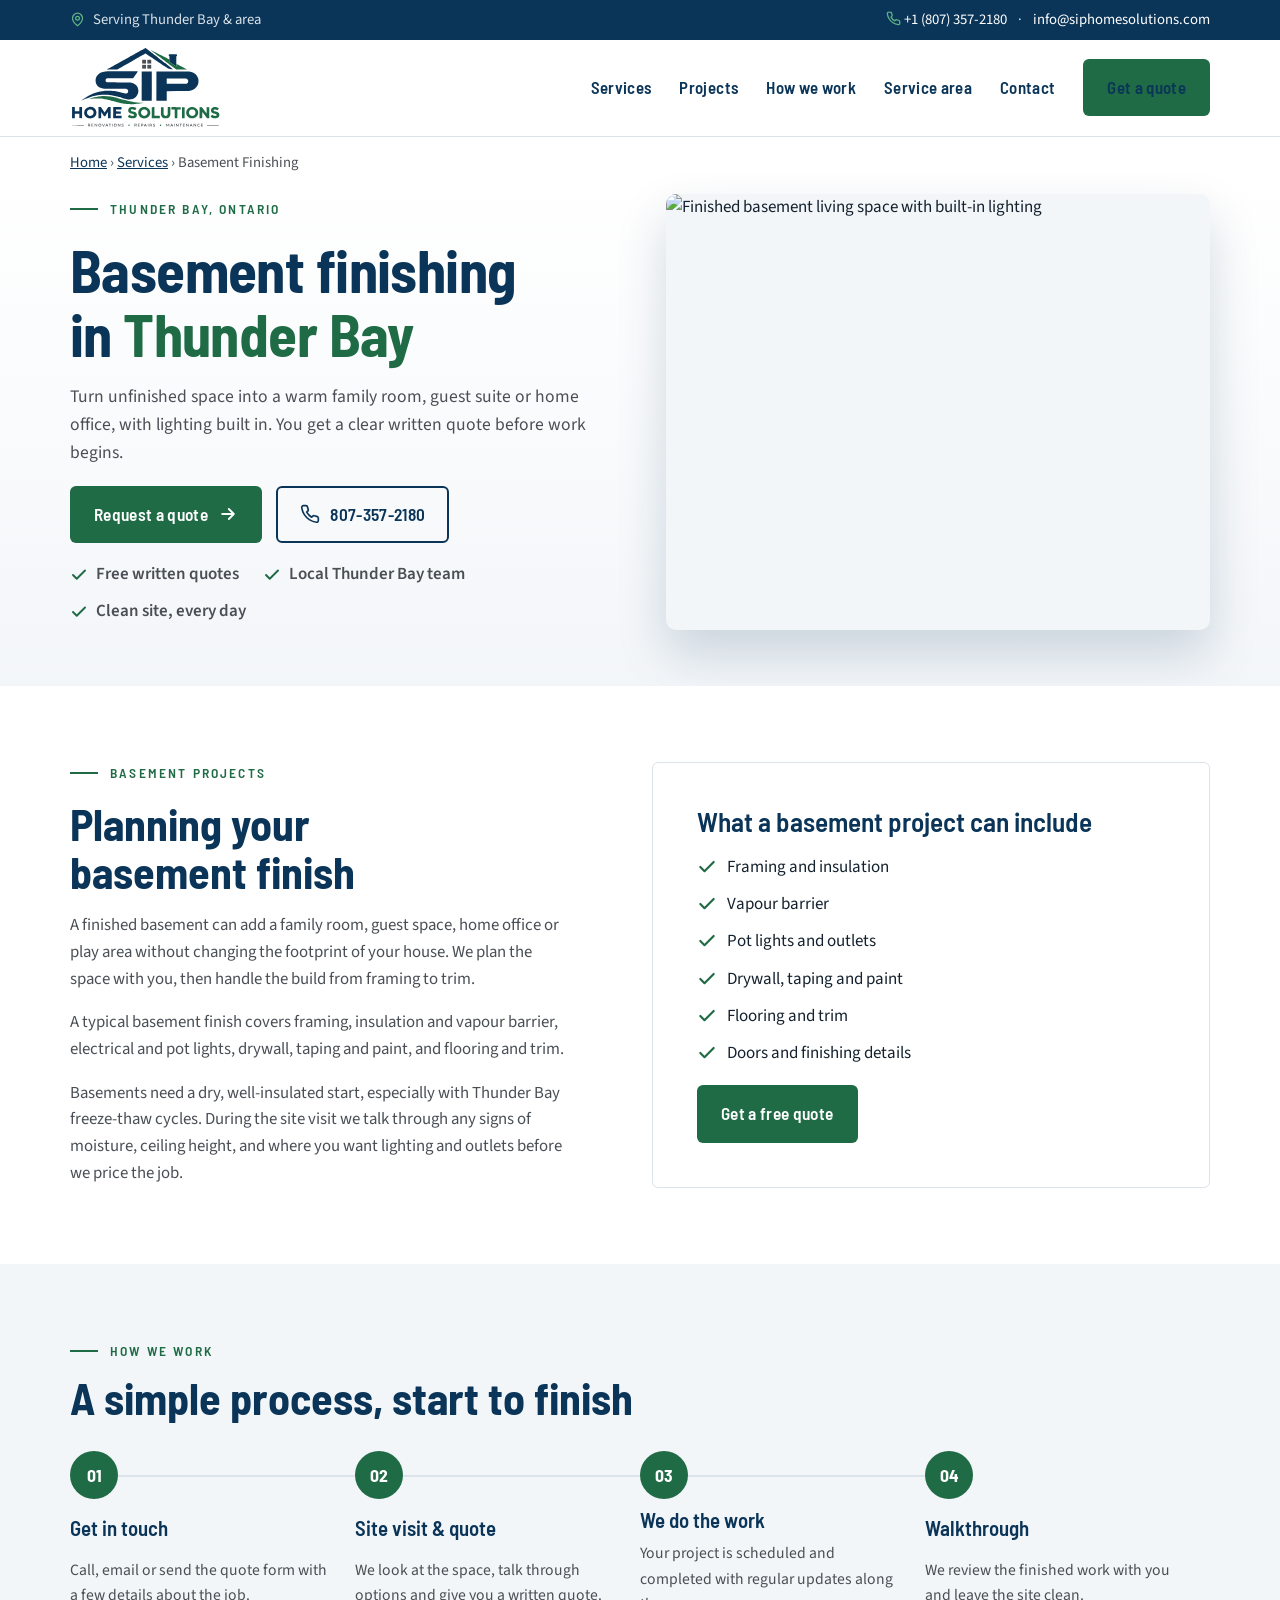
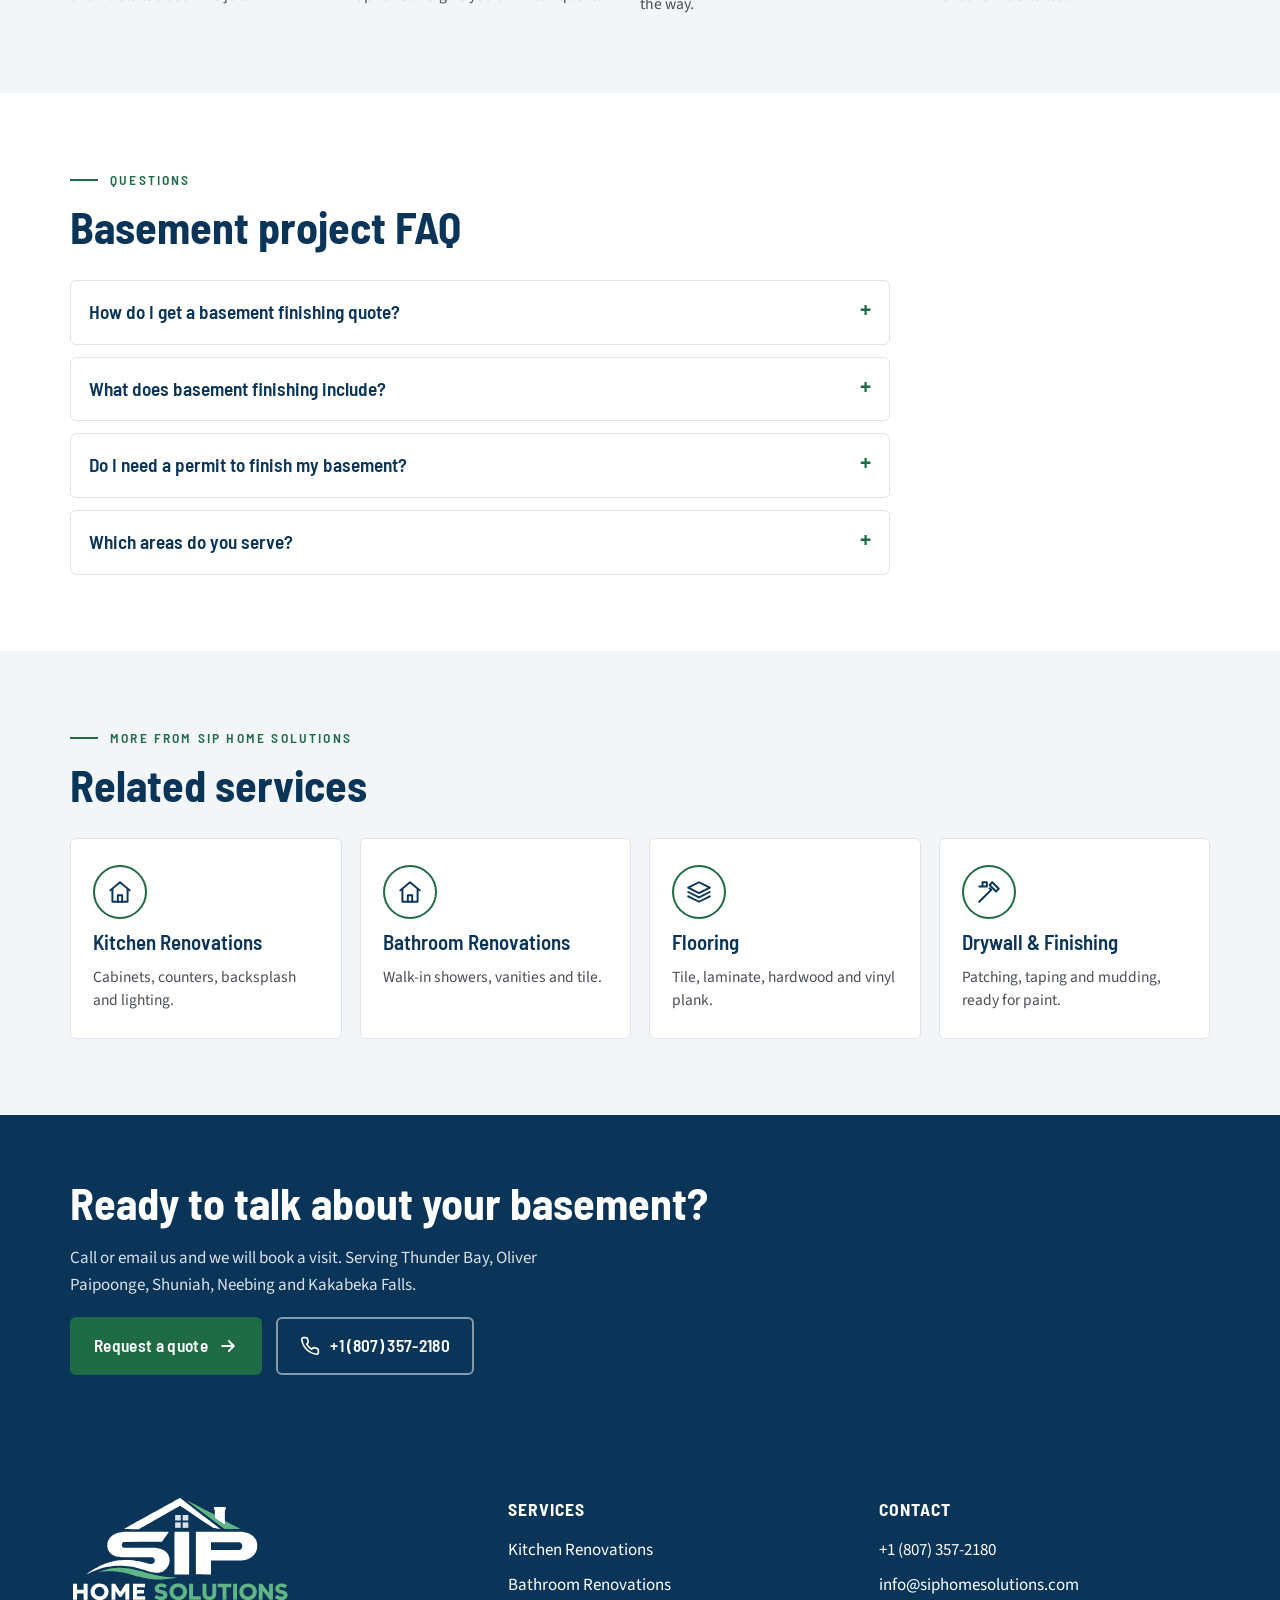
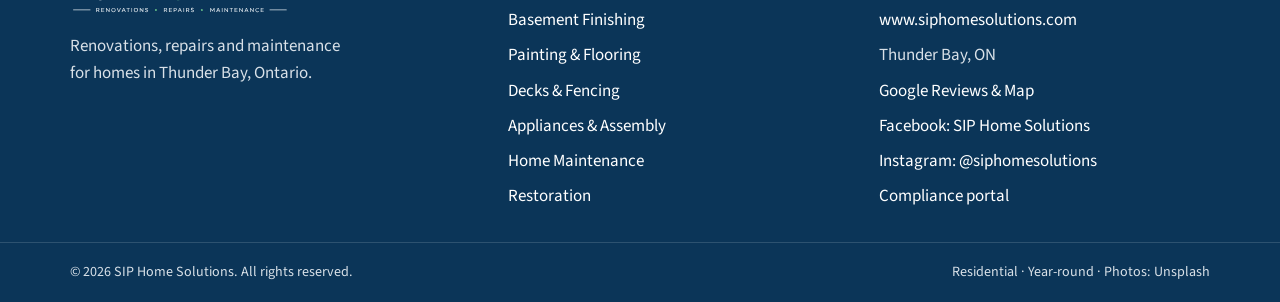
==== commit 92602828: "Add files via upload" ====
--- a/basement-finishing/index.html
+++ b/basement-finishing/index.html
@@ -215,7 +215,7 @@
     </div>
     <div>
       <h4>Contact</h4>
-      <ul><li><a href="tel:+18073572180">+1 (807) 357-2180</a></li><li><a href="mailto:info@siphomesolutions.com">info@siphomesolutions.com</a></li><li><a href="https://www.siphomesolutions.com" target="_blank" rel="noopener">www.siphomesolutions.com</a></li><li>Thunder Bay, ON</li><li><a href="https://maps.app.goo.gl/CeombPP18SzqdnvK8" target="_blank" rel="noopener me">Google Reviews &amp; Map</a></li><li><a href="https://www.facebook.com/p/SIP-Home-Solutions-61596300652321/" target="_blank" rel="noopener me">Facebook: SIP Home Solutions</a></li><li><a href="https://www.instagram.com/siphomesolutions/" target="_blank" rel="noopener me">Instagram: @siphomesolutions</a></li></ul>
+      <ul><li><a href="tel:+18073572180">+1 (807) 357-2180</a></li><li><a href="mailto:info@siphomesolutions.com">info@siphomesolutions.com</a></li><li><a href="https://www.siphomesolutions.com" target="_blank" rel="noopener">www.siphomesolutions.com</a></li><li>Thunder Bay, ON</li><li><a href="https://maps.app.goo.gl/CeombPP18SzqdnvK8" target="_blank" rel="noopener me">Google Reviews &amp; Map</a></li><li><a href="https://www.facebook.com/p/SIP-Home-Solutions-61596300652321/" target="_blank" rel="noopener me">Facebook: SIP Home Solutions</a></li><li><a href="https://www.instagram.com/siphomesolutions/" target="_blank" rel="noopener me">Instagram: @siphomesolutions</a></li><li><a href="/compliance/">Compliance portal</a></li></ul>
     </div>
   </div>
   <div class="legal"><div class="wrap"><span>© <span id="yr">2026</span> SIP Home Solutions. All rights reserved.</span><span>Residential · Year-round · Photos: Unsplash</span></div></div>
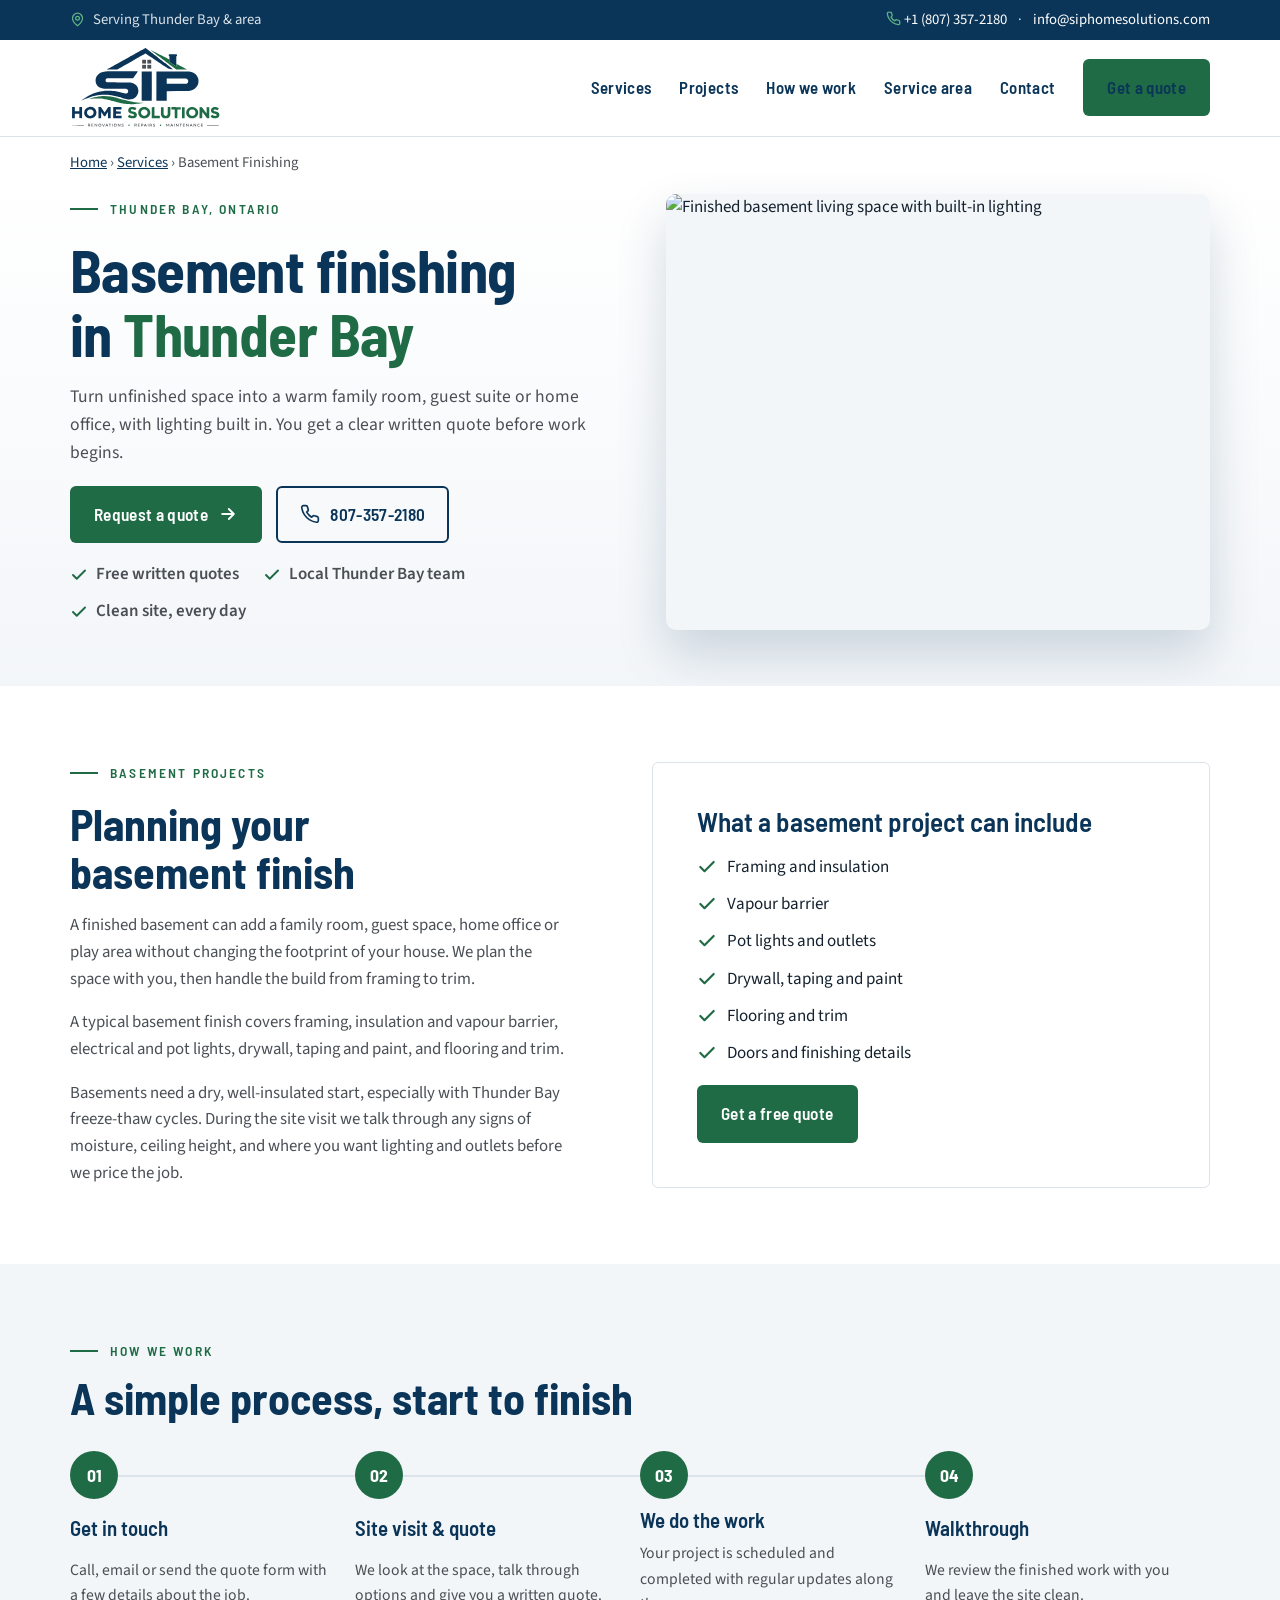
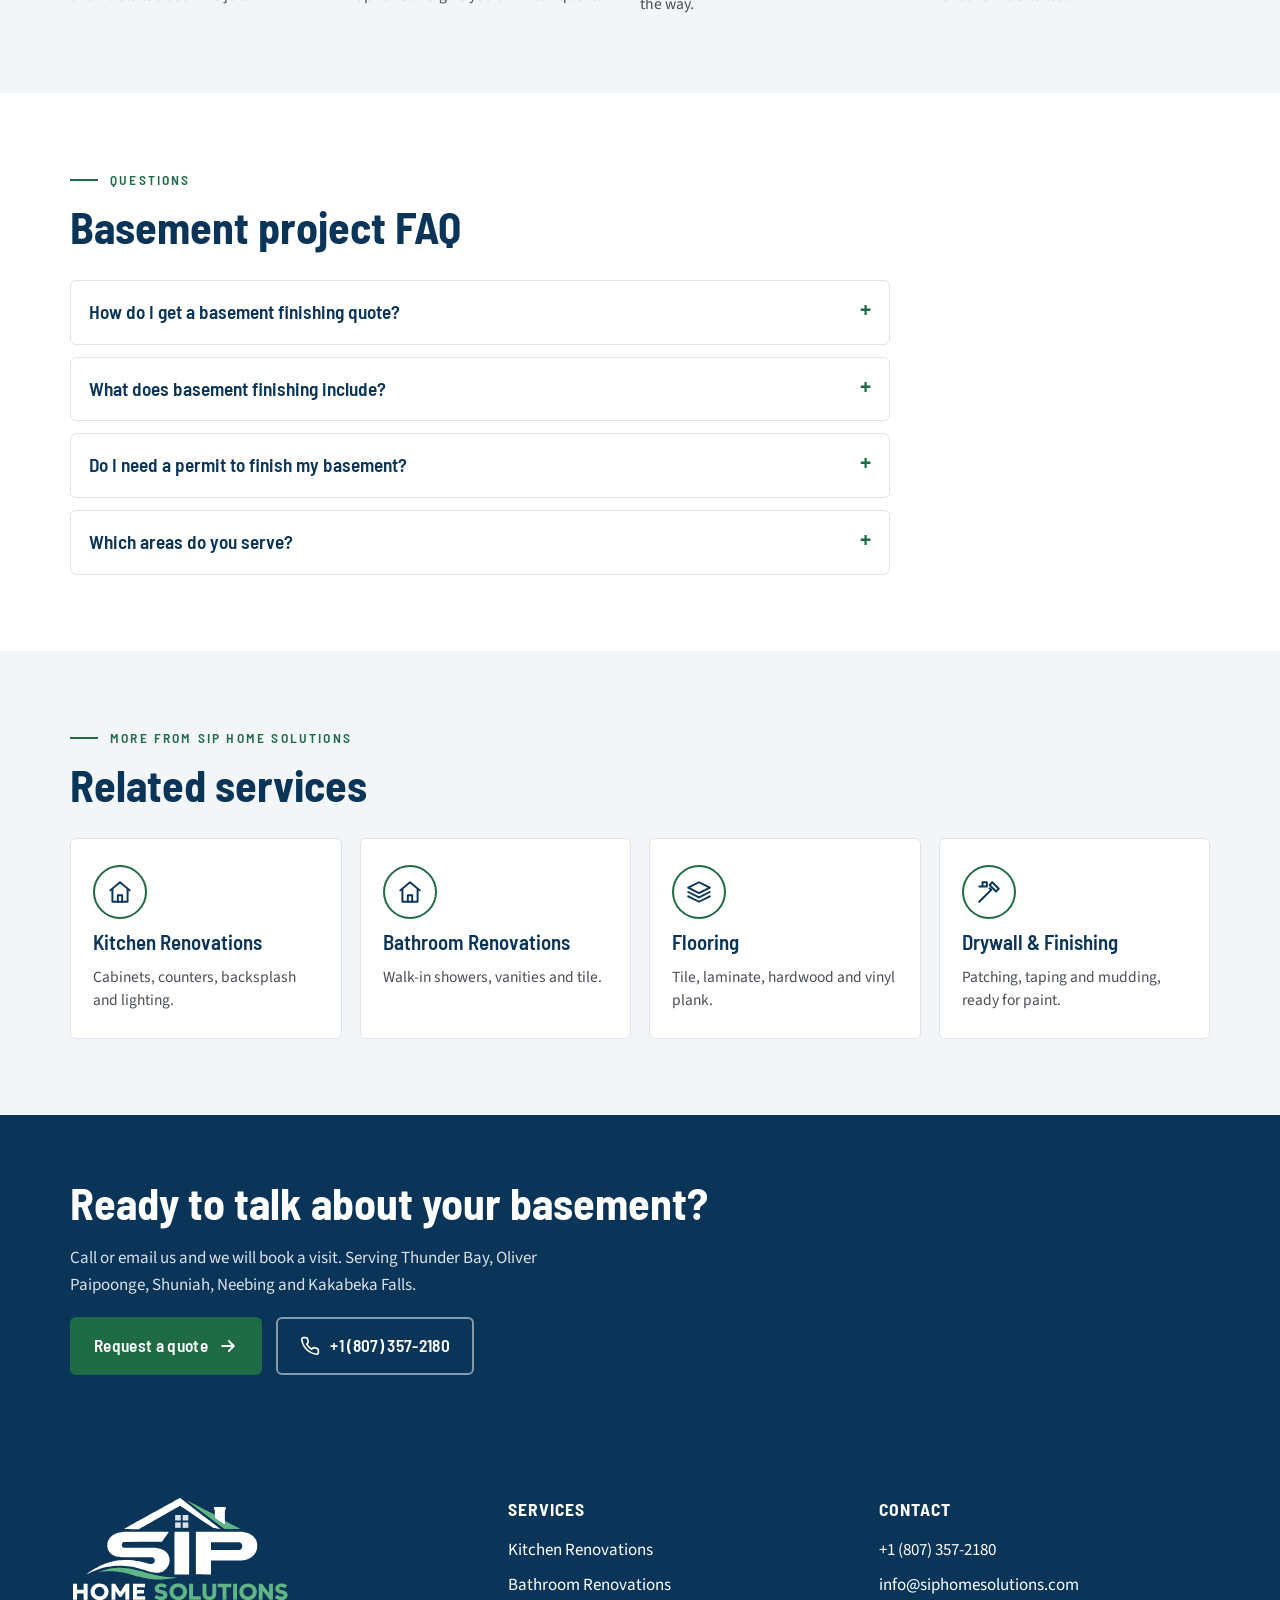
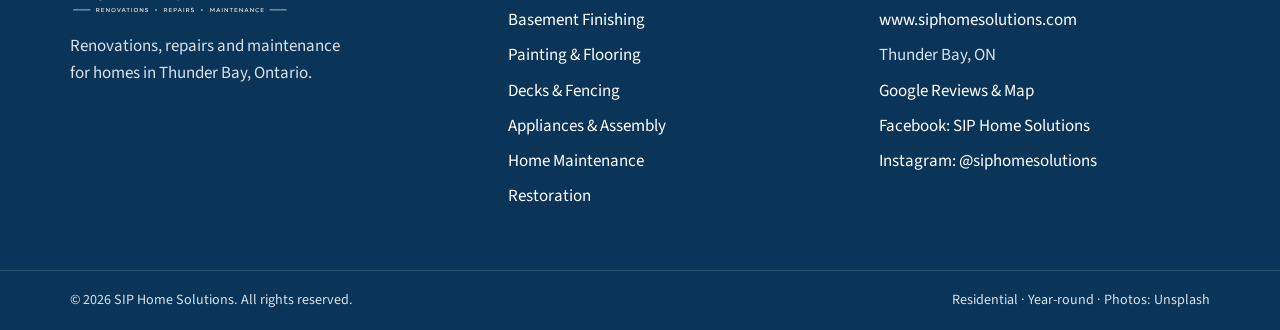
==== commit c1376470: "Add files via upload" ====
--- a/basement-finishing/index.html
+++ b/basement-finishing/index.html
@@ -215,9 +215,10 @@
     </div>
     <div>
       <h4>Contact</h4>
-      <ul><li><a href="tel:+18073572180">+1 (807) 357-2180</a></li><li><a href="mailto:info@siphomesolutions.com">info@siphomesolutions.com</a></li><li><a href="https://www.siphomesolutions.com" target="_blank" rel="noopener">www.siphomesolutions.com</a></li><li>Thunder Bay, ON</li><li><a href="https://maps.app.goo.gl/CeombPP18SzqdnvK8" target="_blank" rel="noopener me">Google Reviews &amp; Map</a></li><li><a href="https://www.facebook.com/p/SIP-Home-Solutions-61596300652321/" target="_blank" rel="noopener me">Facebook: SIP Home Solutions</a></li><li><a href="https://www.instagram.com/siphomesolutions/" target="_blank" rel="noopener me">Instagram: @siphomesolutions</a></li><li><a href="/compliance/">Compliance portal</a></li></ul>
-    </div>
-  </div>
+      <ul><li><a href="tel:+18073572180">+1 (807) 357-2180</a></li><li><a href="mailto:info@siphomesolutions.com">info@siphomesolutions.com</a></li><li><a href="https://www.siphomesolutions.com" target="_blank" rel="noopener">www.siphomesolutions.com</a></li><li>Thunder Bay, ON</li><li><a href="https://maps.app.goo.gl/CeombPP18SzqdnvK8" target="_blank" rel="noopener me">Google Reviews &amp; Map</a></li><li><a href="https://www.facebook.com/p/SIP-Home-Solutions-61596300652321/" target="_blank" rel="noopener me">Facebook: SIP Home Solutions</a></li><li><a href="https://www.instagram.com/siphomesolutions/" target="_blank" rel="noopener me">Instagram: @siphomesolutions</a></li></ul>
+    </div>
+  </div>
+  <div class="wrap" style="display:block;padding-block:0 28px"><!-- Entuitive Workforce Compliance badge --><div id="entuitive-widget"></div></div>
   <div class="legal"><div class="wrap"><span>© <span id="yr">2026</span> SIP Home Solutions. All rights reserved.</span><span>Residential · Year-round · Photos: Unsplash</span></div></div>
 </footer>
 
@@ -234,5 +235,17 @@
   var y=document.getElementById('yr');if(y)y.textContent=new Date().getFullYear();
 })();
 </script>
+<script>
+/* Entuitive Workforce Compliance widget. Key is locked to www.siphomesolutions.com */
+var e, t, i, n, d;
+(e = window), (t = document), (i = "script"),
+(window.entuitiveSettings = { apiKey: "12d12f2d3ec1a6f1a53c5f5ebcf12c9c7dba28f309d6af0fd0a44a26b40f8984" }),
+(e["Entuitive-Widget"] = "w1"),
+(e.w1 = e.w1 || function () { (e.w1.q = e.w1.q || []).push(arguments); }),
+(n = t.createElement(i)), (d = t.getElementsByTagName(i)[0]), (n.id = "w1"),
+(n.src = "https://widget.entuitivecompliance.com/entuitiveWidget.js"),
+(n.async = 1), d.parentNode.insertBefore(n, d),
+w1("init", { targetElementId: "entuitive-widget" });
+</script>
 </body>
 </html>
